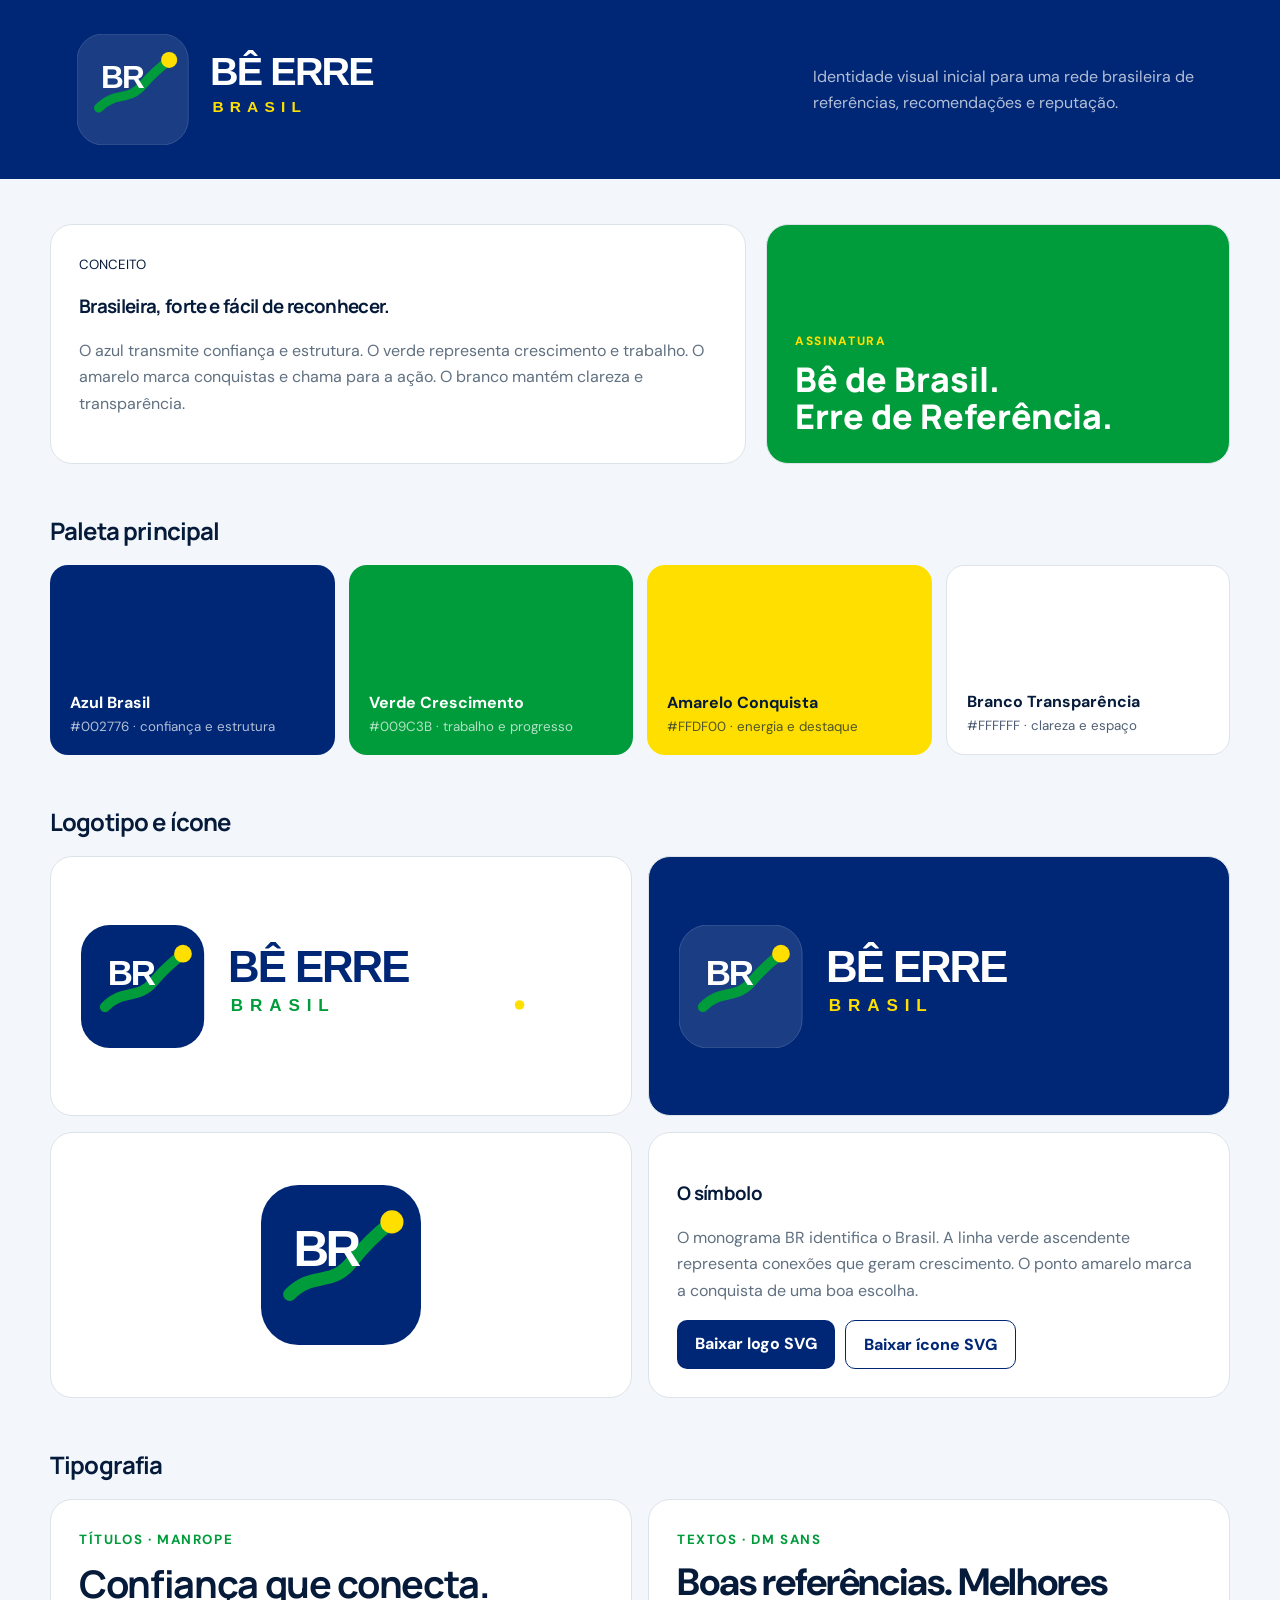
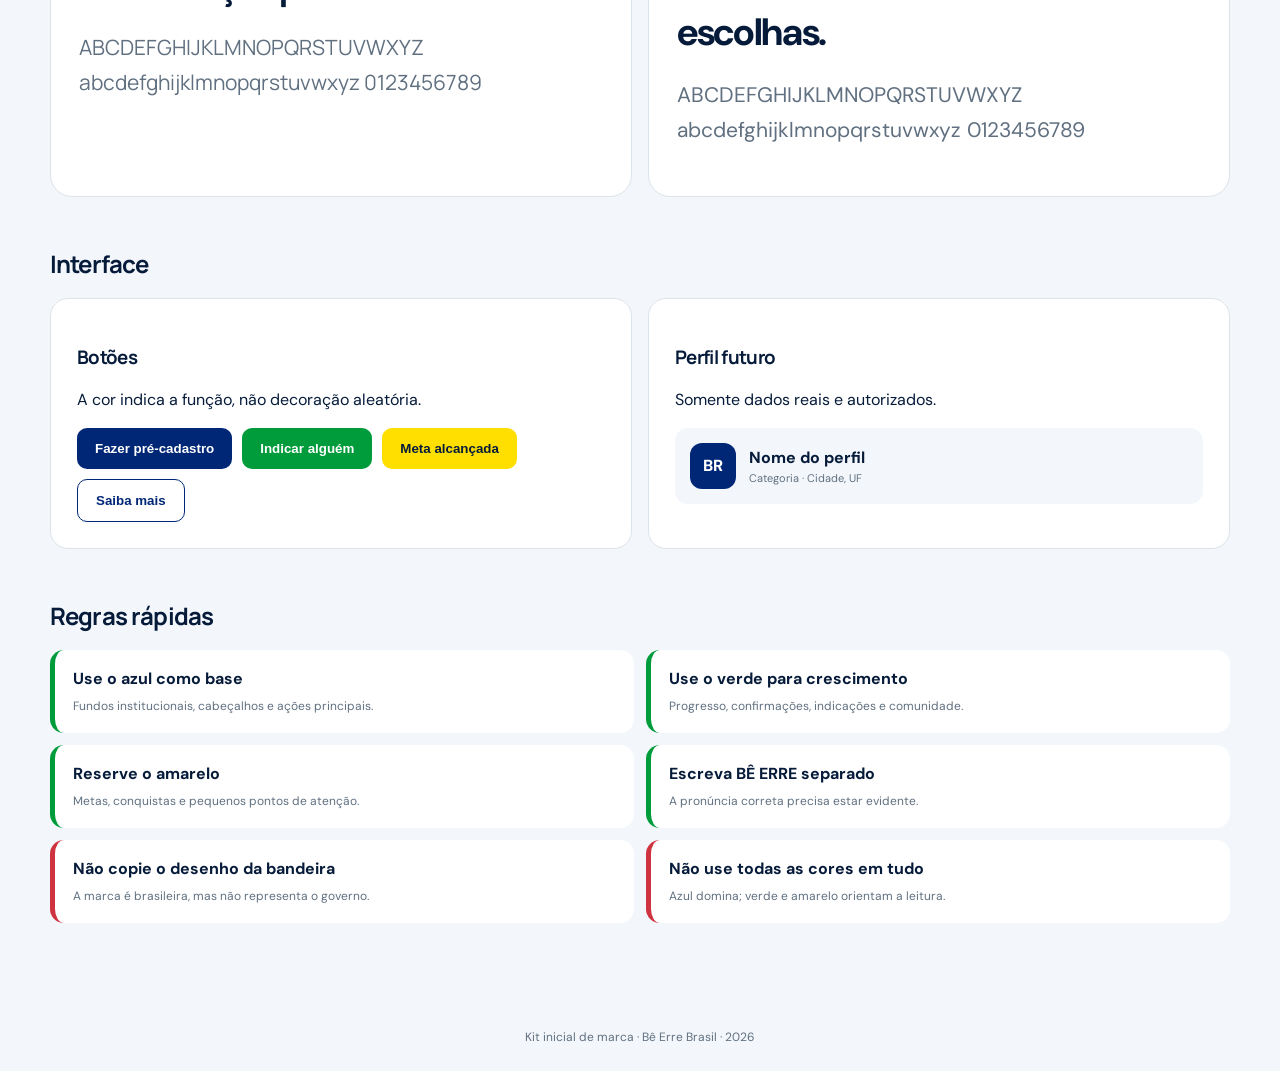
==== brand-kit/index.html @ e9b279e3 "Publish Brazil-inspired brand kit" ====
<!doctype html>
<html lang="pt-BR">
<head>
  <meta charset="utf-8">
  <meta name="viewport" content="width=device-width,initial-scale=1">
  <title>Kit de marca — Bê Erre Brasil</title>
  <link rel="preconnect" href="https://fonts.googleapis.com">
  <link rel="preconnect" href="https://fonts.gstatic.com" crossorigin>
  <link href="https://fonts.googleapis.com/css2?family=DM+Sans:wght@400;500;600;700&family=Manrope:wght@600;700;800&display=swap" rel="stylesheet">
  <style>
    :root{--blue:#002776;--green:#009c3b;--yellow:#ffdf00;--navy:#061b3a;--white:#fff;--ice:#f3f7fb;--mist:#e8f5ed;--sun:#fff7c7;--gray:#607080;--line:#dce3e9}*{box-sizing:border-box}body{margin:0;background:var(--ice);color:var(--navy);font-family:"DM Sans",sans-serif}h1,h2,h3{font-family:Manrope,sans-serif;letter-spacing:-.035em}.top{padding:34px clamp(22px,6vw,82px);background:var(--blue);color:white;display:flex;align-items:center;justify-content:space-between;gap:30px}.top img{width:min(470px,55vw);height:auto}.top p{max-width:390px;color:rgba(255,255,255,.7);line-height:1.6}.wrap{width:min(1180px,calc(100% - 36px));margin:45px auto 80px}.intro{display:grid;grid-template-columns:1.2fr .8fr;gap:20px;margin-bottom:24px}.card{background:white;border:1px solid var(--line);border-radius:22px;padding:28px}.card h2{margin:0 0 12px;font-size:26px}.card p{color:var(--gray);line-height:1.65}.statement{background:var(--green);color:white;display:flex;flex-direction:column;justify-content:flex-end;min-height:240px}.statement span{color:var(--yellow);font-size:12px;font-weight:800;letter-spacing:.14em}.statement strong{font:800 34px/1.1 Manrope;margin-top:12px}.palette{display:grid;grid-template-columns:repeat(4,1fr);gap:14px}.swatch{min-height:190px;border-radius:18px;padding:20px;display:flex;flex-direction:column;justify-content:flex-end}.swatch strong,.swatch small{display:block}.swatch small{margin-top:5px;opacity:.7}.blue{background:var(--blue);color:white}.green{background:var(--green);color:white}.yellow{background:var(--yellow);color:var(--navy)}.white{background:white;color:var(--navy);border:1px solid var(--line)}.section-title{margin:50px 0 18px}.logo-grid{display:grid;grid-template-columns:1fr 1fr;gap:16px}.logo-panel{min-height:260px;border-radius:22px;padding:30px;display:grid;place-items:center;background:white;border:1px solid var(--line)}.logo-panel.dark{background:var(--blue)}.logo-panel img{max-width:100%;height:auto}.logo-panel .app{width:160px}.type-grid,.ui-grid{display:grid;grid-template-columns:1fr 1fr;gap:16px}.type-sample h3{font-size:38px;margin:8px 0}.type-sample small{font-weight:700;color:var(--green);letter-spacing:.12em}.alphabet{font-size:21px;line-height:1.6;word-break:break-all}.ui-card{border-radius:18px;padding:26px;background:white;border:1px solid var(--line)}.buttons{display:flex;gap:10px;flex-wrap:wrap;margin-top:18px}.button{border:0;border-radius:10px;padding:13px 18px;font-weight:800}.primary{background:var(--blue);color:white}.growth{background:var(--green);color:white}.accent{background:var(--yellow);color:var(--navy)}.outline{border:1px solid var(--blue);background:white;color:var(--blue)}.mini-profile{display:flex;align-items:center;gap:13px;padding:15px;border-radius:13px;background:var(--ice);margin-top:18px}.avatar{width:46px;height:46px;border-radius:12px;background:var(--blue);color:white;display:grid;place-items:center;font-weight:800}.mini-profile span{display:block;color:var(--gray);font-size:11px;margin-top:3px}.rules{display:grid;grid-template-columns:1fr 1fr;gap:12px}.rule{padding:18px;border-radius:14px;background:white;border-left:5px solid var(--green)}.rule.no{border-color:#cf3340}.rule strong{display:block;margin-bottom:5px}.rule span{font-size:12px;color:var(--gray)}.downloads{display:flex;gap:10px;flex-wrap:wrap}.downloads a{text-decoration:none}.footer{padding:26px;text-align:center;color:var(--gray);font-size:12px}@media(max-width:760px){.top{display:block}.top img{width:100%;margin-bottom:20px}.intro,.logo-grid,.type-grid,.ui-grid,.rules{grid-template-columns:1fr}.palette{grid-template-columns:1fr 1fr}.swatch{min-height:140px}.statement{min-height:210px}}
  </style>
</head>
<body>
  <header class="top">
    <img src="assets/logo-white.svg" alt="Bê Erre Brasil">
    <p>Identidade visual inicial para uma rede brasileira de referências, recomendações e reputação.</p>
  </header>
  <main class="wrap">
    <section class="intro">
      <article class="card"><small>CONCEITO</small><h1>Brasileira, forte e fácil de reconhecer.</h1><p>O azul transmite confiança e estrutura. O verde representa crescimento e trabalho. O amarelo marca conquistas e chama para a ação. O branco mantém clareza e transparência.</p></article>
      <article class="card statement"><span>ASSINATURA</span><strong>Bê de Brasil.<br>Erre de Referência.</strong></article>
    </section>

    <h2 class="section-title">Paleta principal</h2>
    <section class="palette">
      <article class="swatch blue"><strong>Azul Brasil</strong><small>#002776 · confiança e estrutura</small></article>
      <article class="swatch green"><strong>Verde Crescimento</strong><small>#009C3B · trabalho e progresso</small></article>
      <article class="swatch yellow"><strong>Amarelo Conquista</strong><small>#FFDF00 · energia e destaque</small></article>
      <article class="swatch white"><strong>Branco Transparência</strong><small>#FFFFFF · clareza e espaço</small></article>
    </section>

    <h2 class="section-title">Logotipo e ícone</h2>
    <section class="logo-grid">
      <article class="logo-panel"><img src="assets/logo-horizontal.svg" alt="Logo colorido Bê Erre Brasil"></article>
      <article class="logo-panel dark"><img src="assets/logo-white.svg" alt="Logo branco Bê Erre Brasil"></article>
      <article class="logo-panel"><img class="app" src="assets/app-icon.svg" alt="Ícone do aplicativo Bê Erre Brasil"></article>
      <article class="card"><h3>O símbolo</h3><p>O monograma BR identifica o Brasil. A linha verde ascendente representa conexões que geram crescimento. O ponto amarelo marca a conquista de uma boa escolha.</p><div class="downloads"><a class="button primary" href="assets/logo-horizontal.svg" download>Baixar logo SVG</a><a class="button outline" href="assets/app-icon.svg" download>Baixar ícone SVG</a></div></article>
    </section>

    <h2 class="section-title">Tipografia</h2>
    <section class="type-grid">
      <article class="card type-sample"><small>TÍTULOS · MANROPE</small><h3>Confiança que conecta.</h3><p class="alphabet" style="font-family:Manrope">ABCDEFGHIJKLMNOPQRSTUVWXYZ<br>abcdefghijklmnopqrstuvwxyz 0123456789</p></article>
      <article class="card type-sample"><small>TEXTOS · DM SANS</small><h3 style="font-family:'DM Sans'">Boas referências. Melhores escolhas.</h3><p class="alphabet">ABCDEFGHIJKLMNOPQRSTUVWXYZ<br>abcdefghijklmnopqrstuvwxyz 0123456789</p></article>
    </section>

    <h2 class="section-title">Interface</h2>
    <section class="ui-grid">
      <article class="ui-card"><h3>Botões</h3><p>A cor indica a função, não decoração aleatória.</p><div class="buttons"><button class="button primary">Fazer pré-cadastro</button><button class="button growth">Indicar alguém</button><button class="button accent">Meta alcançada</button><button class="button outline">Saiba mais</button></div></article>
      <article class="ui-card"><h3>Perfil futuro</h3><p>Somente dados reais e autorizados.</p><div class="mini-profile"><div class="avatar">BR</div><div><strong>Nome do perfil</strong><span>Categoria · Cidade, UF</span></div></div></article>
    </section>

    <h2 class="section-title">Regras rápidas</h2>
    <section class="rules">
      <article class="rule"><strong>Use o azul como base</strong><span>Fundos institucionais, cabeçalhos e ações principais.</span></article>
      <article class="rule"><strong>Use o verde para crescimento</strong><span>Progresso, confirmações, indicações e comunidade.</span></article>
      <article class="rule"><strong>Reserve o amarelo</strong><span>Metas, conquistas e pequenos pontos de atenção.</span></article>
      <article class="rule"><strong>Escreva BÊ ERRE separado</strong><span>A pronúncia correta precisa estar evidente.</span></article>
      <article class="rule no"><strong>Não copie o desenho da bandeira</strong><span>A marca é brasileira, mas não representa o governo.</span></article>
      <article class="rule no"><strong>Não use todas as cores em tudo</strong><span>Azul domina; verde e amarelo orientam a leitura.</span></article>
    </section>
  </main>
  <footer class="footer">Kit inicial de marca · Bê Erre Brasil · 2026</footer>
</body>
</html>
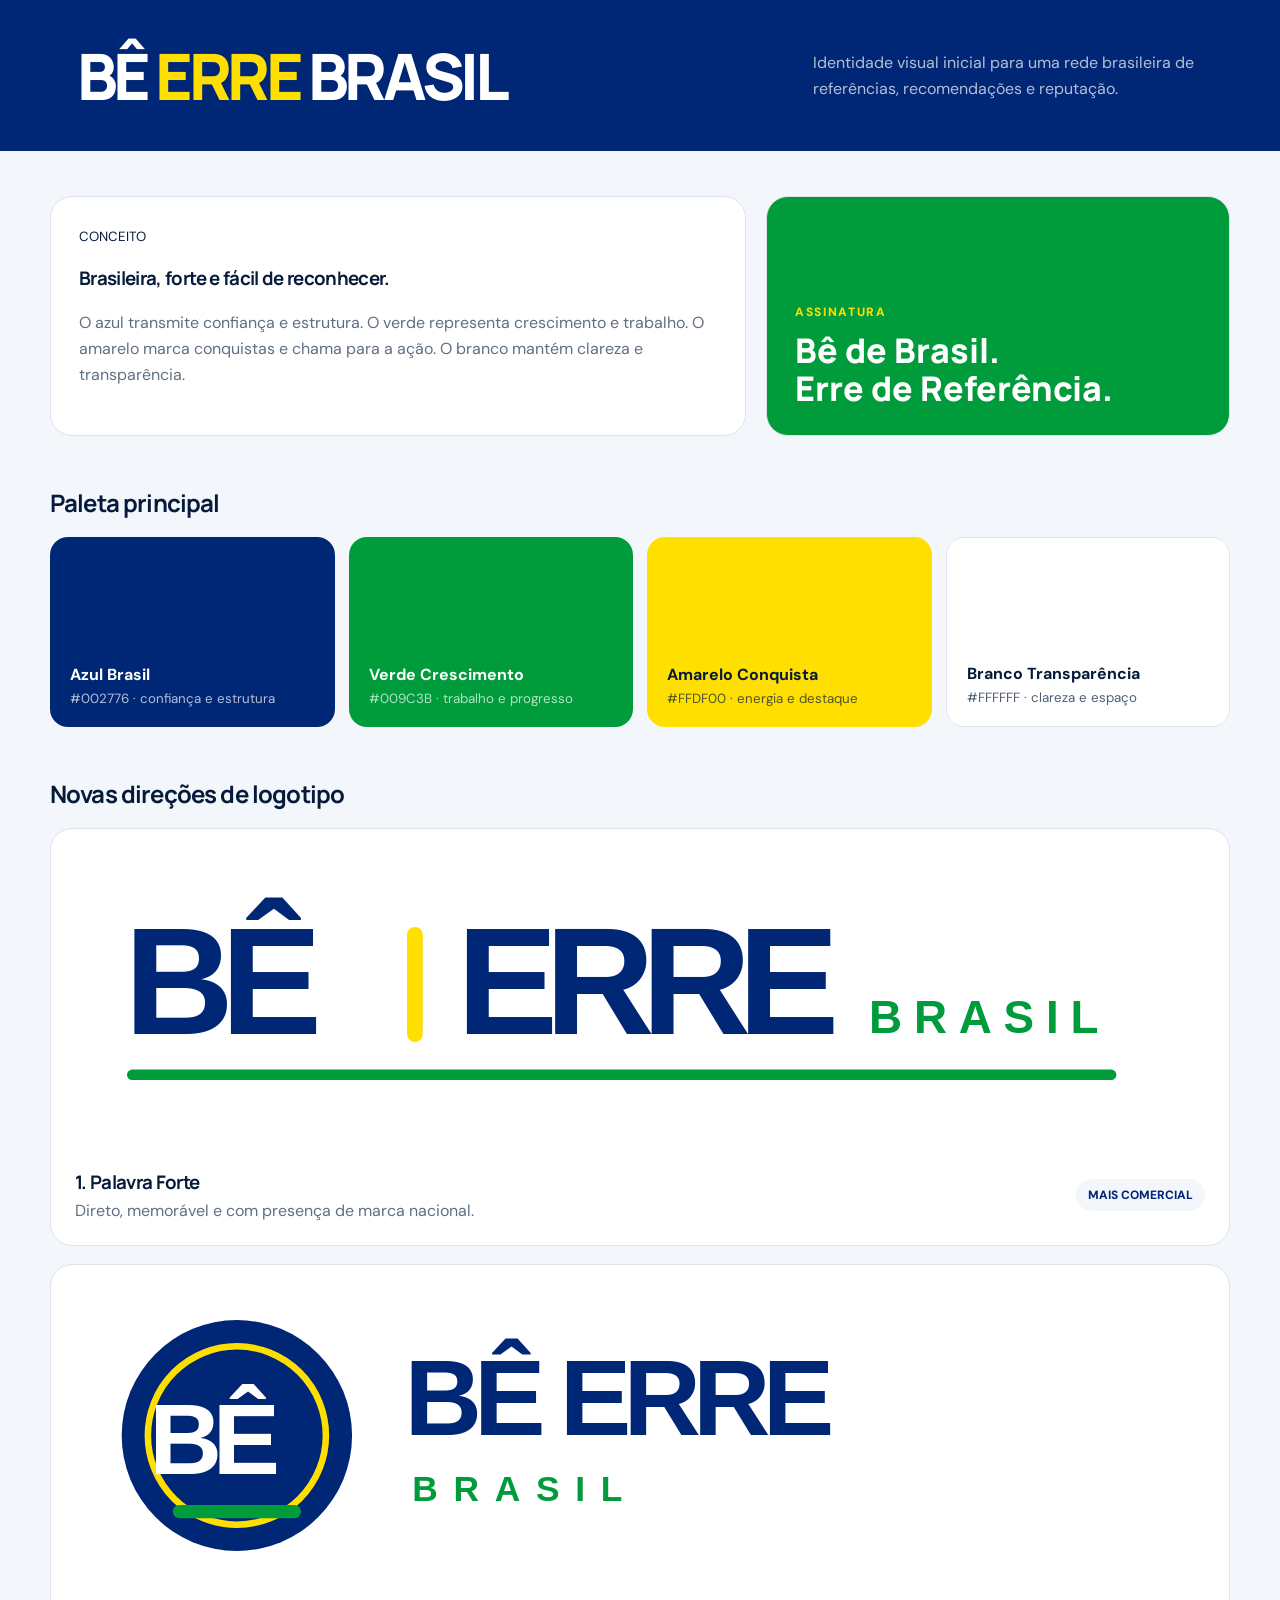
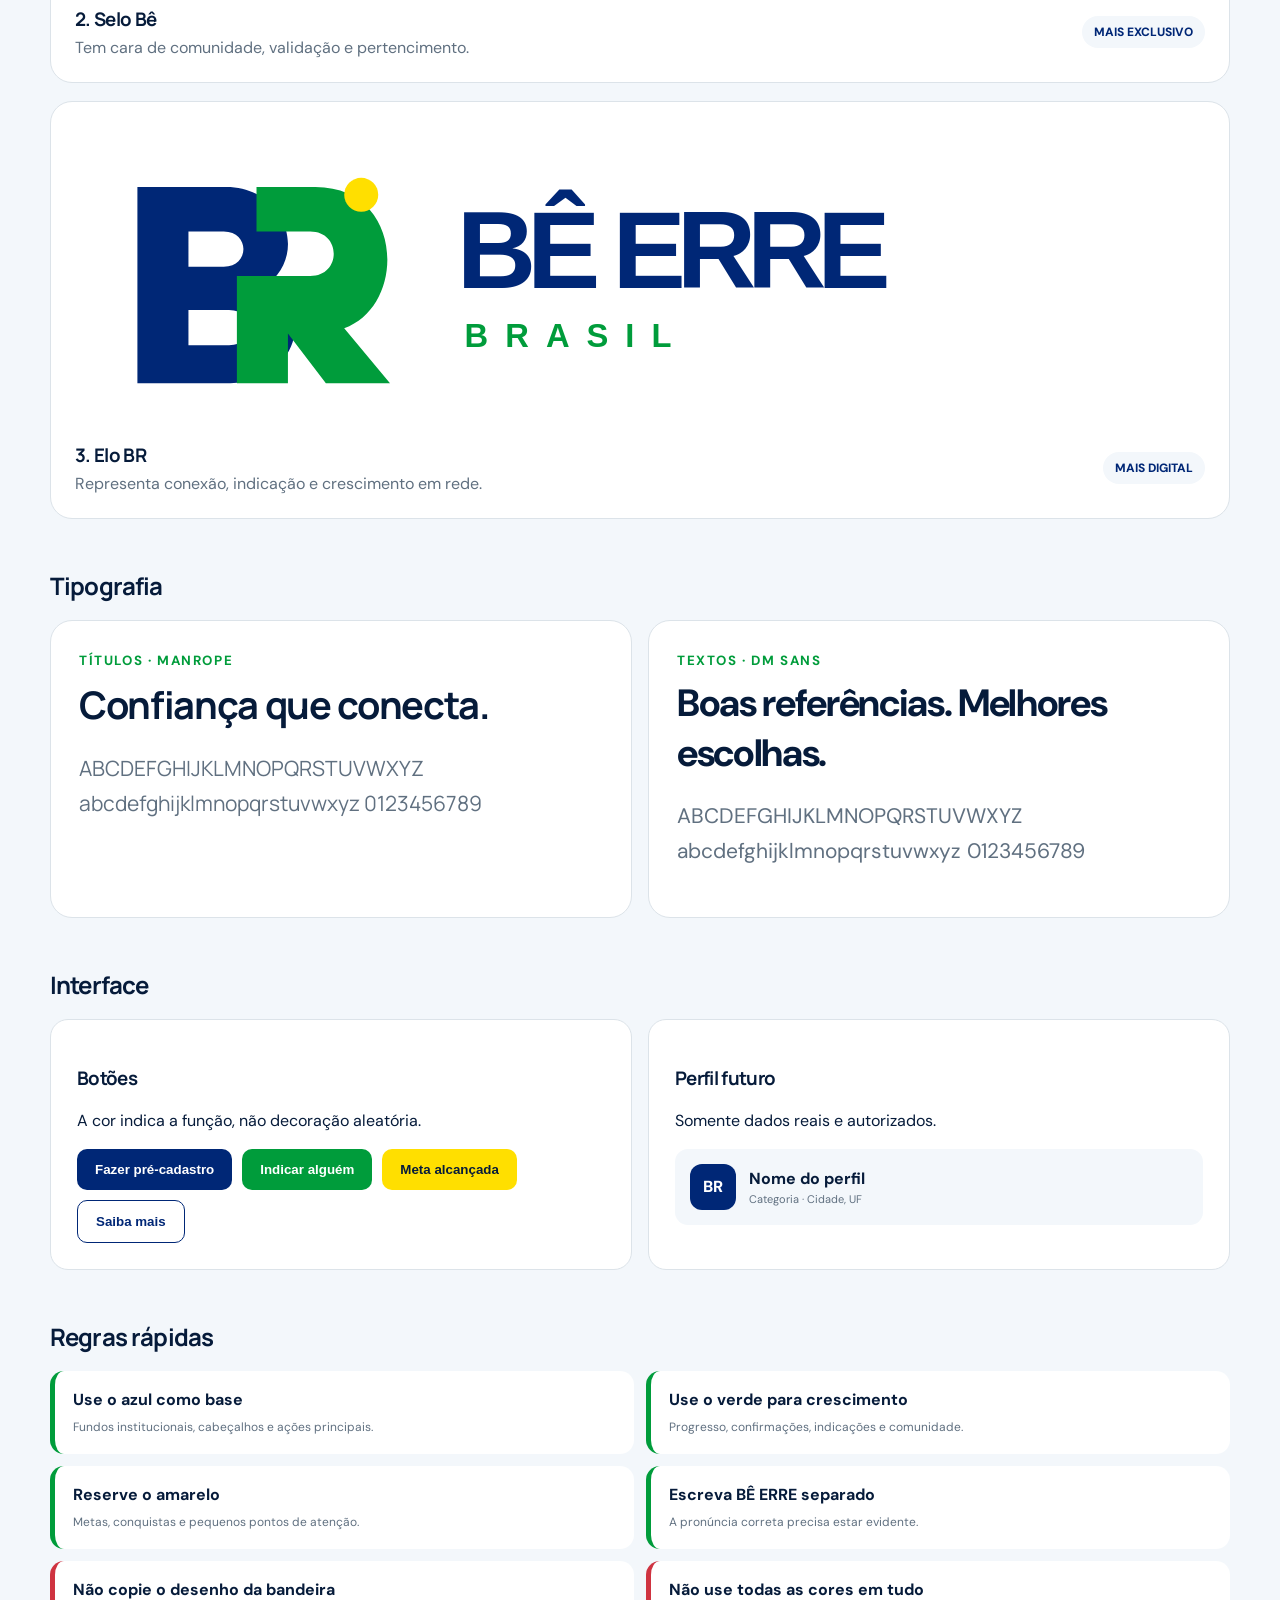
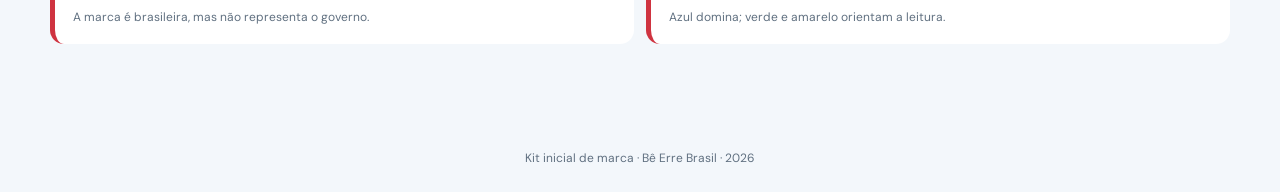
==== commit 0eda5813: "Publish new logo directions" ====
--- a/brand-kit/index.html
+++ b/brand-kit/index.html
@@ -8,12 +8,12 @@
   <link rel="preconnect" href="https://fonts.gstatic.com" crossorigin>
   <link href="https://fonts.googleapis.com/css2?family=DM+Sans:wght@400;500;600;700&family=Manrope:wght@600;700;800&display=swap" rel="stylesheet">
   <style>
-    :root{--blue:#002776;--green:#009c3b;--yellow:#ffdf00;--navy:#061b3a;--white:#fff;--ice:#f3f7fb;--mist:#e8f5ed;--sun:#fff7c7;--gray:#607080;--line:#dce3e9}*{box-sizing:border-box}body{margin:0;background:var(--ice);color:var(--navy);font-family:"DM Sans",sans-serif}h1,h2,h3{font-family:Manrope,sans-serif;letter-spacing:-.035em}.top{padding:34px clamp(22px,6vw,82px);background:var(--blue);color:white;display:flex;align-items:center;justify-content:space-between;gap:30px}.top img{width:min(470px,55vw);height:auto}.top p{max-width:390px;color:rgba(255,255,255,.7);line-height:1.6}.wrap{width:min(1180px,calc(100% - 36px));margin:45px auto 80px}.intro{display:grid;grid-template-columns:1.2fr .8fr;gap:20px;margin-bottom:24px}.card{background:white;border:1px solid var(--line);border-radius:22px;padding:28px}.card h2{margin:0 0 12px;font-size:26px}.card p{color:var(--gray);line-height:1.65}.statement{background:var(--green);color:white;display:flex;flex-direction:column;justify-content:flex-end;min-height:240px}.statement span{color:var(--yellow);font-size:12px;font-weight:800;letter-spacing:.14em}.statement strong{font:800 34px/1.1 Manrope;margin-top:12px}.palette{display:grid;grid-template-columns:repeat(4,1fr);gap:14px}.swatch{min-height:190px;border-radius:18px;padding:20px;display:flex;flex-direction:column;justify-content:flex-end}.swatch strong,.swatch small{display:block}.swatch small{margin-top:5px;opacity:.7}.blue{background:var(--blue);color:white}.green{background:var(--green);color:white}.yellow{background:var(--yellow);color:var(--navy)}.white{background:white;color:var(--navy);border:1px solid var(--line)}.section-title{margin:50px 0 18px}.logo-grid{display:grid;grid-template-columns:1fr 1fr;gap:16px}.logo-panel{min-height:260px;border-radius:22px;padding:30px;display:grid;place-items:center;background:white;border:1px solid var(--line)}.logo-panel.dark{background:var(--blue)}.logo-panel img{max-width:100%;height:auto}.logo-panel .app{width:160px}.type-grid,.ui-grid{display:grid;grid-template-columns:1fr 1fr;gap:16px}.type-sample h3{font-size:38px;margin:8px 0}.type-sample small{font-weight:700;color:var(--green);letter-spacing:.12em}.alphabet{font-size:21px;line-height:1.6;word-break:break-all}.ui-card{border-radius:18px;padding:26px;background:white;border:1px solid var(--line)}.buttons{display:flex;gap:10px;flex-wrap:wrap;margin-top:18px}.button{border:0;border-radius:10px;padding:13px 18px;font-weight:800}.primary{background:var(--blue);color:white}.growth{background:var(--green);color:white}.accent{background:var(--yellow);color:var(--navy)}.outline{border:1px solid var(--blue);background:white;color:var(--blue)}.mini-profile{display:flex;align-items:center;gap:13px;padding:15px;border-radius:13px;background:var(--ice);margin-top:18px}.avatar{width:46px;height:46px;border-radius:12px;background:var(--blue);color:white;display:grid;place-items:center;font-weight:800}.mini-profile span{display:block;color:var(--gray);font-size:11px;margin-top:3px}.rules{display:grid;grid-template-columns:1fr 1fr;gap:12px}.rule{padding:18px;border-radius:14px;background:white;border-left:5px solid var(--green)}.rule.no{border-color:#cf3340}.rule strong{display:block;margin-bottom:5px}.rule span{font-size:12px;color:var(--gray)}.downloads{display:flex;gap:10px;flex-wrap:wrap}.downloads a{text-decoration:none}.footer{padding:26px;text-align:center;color:var(--gray);font-size:12px}@media(max-width:760px){.top{display:block}.top img{width:100%;margin-bottom:20px}.intro,.logo-grid,.type-grid,.ui-grid,.rules{grid-template-columns:1fr}.palette{grid-template-columns:1fr 1fr}.swatch{min-height:140px}.statement{min-height:210px}}
+    :root{--blue:#002776;--green:#009c3b;--yellow:#ffdf00;--navy:#061b3a;--white:#fff;--ice:#f3f7fb;--mist:#e8f5ed;--sun:#fff7c7;--gray:#607080;--line:#dce3e9}*{box-sizing:border-box}body{margin:0;background:var(--ice);color:var(--navy);font-family:"DM Sans",sans-serif}h1,h2,h3{font-family:Manrope,sans-serif;letter-spacing:-.035em}.top{padding:34px clamp(22px,6vw,82px);background:var(--blue);color:white;display:flex;align-items:center;justify-content:space-between;gap:30px}.wordmark{font:800 clamp(34px,5vw,66px)/1 Manrope;letter-spacing:-.07em}.wordmark span{color:var(--yellow)}.top p{max-width:390px;color:rgba(255,255,255,.7);line-height:1.6}.wrap{width:min(1180px,calc(100% - 36px));margin:45px auto 80px}.intro{display:grid;grid-template-columns:1.2fr .8fr;gap:20px;margin-bottom:24px}.card{background:white;border:1px solid var(--line);border-radius:22px;padding:28px}.card h2{margin:0 0 12px;font-size:26px}.card p{color:var(--gray);line-height:1.65}.statement{background:var(--green);color:white;display:flex;flex-direction:column;justify-content:flex-end;min-height:240px}.statement span{color:var(--yellow);font-size:12px;font-weight:800;letter-spacing:.14em}.statement strong{font:800 34px/1.1 Manrope;margin-top:12px}.palette{display:grid;grid-template-columns:repeat(4,1fr);gap:14px}.swatch{min-height:190px;border-radius:18px;padding:20px;display:flex;flex-direction:column;justify-content:flex-end}.swatch strong,.swatch small{display:block}.swatch small{margin-top:5px;opacity:.7}.blue{background:var(--blue);color:white}.green{background:var(--green);color:white}.yellow{background:var(--yellow);color:var(--navy)}.white{background:white;color:var(--navy);border:1px solid var(--line)}.section-title{margin:50px 0 18px}.options{display:grid;gap:18px}.option{background:white;border:1px solid var(--line);border-radius:22px;overflow:hidden}.option img{display:block;width:100%;height:auto}.option-copy{padding:0 24px 24px;display:flex;align-items:center;justify-content:space-between;gap:16px}.option-copy h3{margin:0 0 5px}.option-copy p{margin:0;color:var(--gray)}.tag{white-space:nowrap;background:var(--ice);padding:8px 12px;border-radius:99px;color:var(--blue);font-weight:800;font-size:12px}.type-grid,.ui-grid{display:grid;grid-template-columns:1fr 1fr;gap:16px}.type-sample h3{font-size:38px;margin:8px 0}.type-sample small{font-weight:700;color:var(--green);letter-spacing:.12em}.alphabet{font-size:21px;line-height:1.6;word-break:break-all}.ui-card{border-radius:18px;padding:26px;background:white;border:1px solid var(--line)}.buttons{display:flex;gap:10px;flex-wrap:wrap;margin-top:18px}.button{border:0;border-radius:10px;padding:13px 18px;font-weight:800}.primary{background:var(--blue);color:white}.growth{background:var(--green);color:white}.accent{background:var(--yellow);color:var(--navy)}.outline{border:1px solid var(--blue);background:white;color:var(--blue)}.mini-profile{display:flex;align-items:center;gap:13px;padding:15px;border-radius:13px;background:var(--ice);margin-top:18px}.avatar{width:46px;height:46px;border-radius:12px;background:var(--blue);color:white;display:grid;place-items:center;font-weight:800}.mini-profile span{display:block;color:var(--gray);font-size:11px;margin-top:3px}.rules{display:grid;grid-template-columns:1fr 1fr;gap:12px}.rule{padding:18px;border-radius:14px;background:white;border-left:5px solid var(--green)}.rule.no{border-color:#cf3340}.rule strong{display:block;margin-bottom:5px}.rule span{font-size:12px;color:var(--gray)}.footer{padding:26px;text-align:center;color:var(--gray);font-size:12px}@media(max-width:760px){.top{display:block}.intro,.type-grid,.ui-grid,.rules{grid-template-columns:1fr}.palette{grid-template-columns:1fr 1fr}.swatch{min-height:140px}.statement{min-height:210px}.option-copy{align-items:flex-start;flex-direction:column}}
   </style>
 </head>
 <body>
   <header class="top">
-    <img src="assets/logo-white.svg" alt="Bê Erre Brasil">
+    <div class="wordmark">BÊ <span>ERRE</span> BRASIL</div>
     <p>Identidade visual inicial para uma rede brasileira de referências, recomendações e reputação.</p>
   </header>
   <main class="wrap">
@@ -30,12 +30,11 @@
       <article class="swatch white"><strong>Branco Transparência</strong><small>#FFFFFF · clareza e espaço</small></article>
     </section>
 
-    <h2 class="section-title">Logotipo e ícone</h2>
-    <section class="logo-grid">
-      <article class="logo-panel"><img src="assets/logo-horizontal.svg" alt="Logo colorido Bê Erre Brasil"></article>
-      <article class="logo-panel dark"><img src="assets/logo-white.svg" alt="Logo branco Bê Erre Brasil"></article>
-      <article class="logo-panel"><img class="app" src="assets/app-icon.svg" alt="Ícone do aplicativo Bê Erre Brasil"></article>
-      <article class="card"><h3>O símbolo</h3><p>O monograma BR identifica o Brasil. A linha verde ascendente representa conexões que geram crescimento. O ponto amarelo marca a conquista de uma boa escolha.</p><div class="downloads"><a class="button primary" href="assets/logo-horizontal.svg" download>Baixar logo SVG</a><a class="button outline" href="assets/app-icon.svg" download>Baixar ícone SVG</a></div></article>
+    <h2 class="section-title">Novas direções de logotipo</h2>
+    <section class="options">
+      <article class="option"><img src="assets/conceito-1-palavra.svg" alt="Conceito 1 Palavra Forte"><div class="option-copy"><div><h3>1. Palavra Forte</h3><p>Direto, memorável e com presença de marca nacional.</p></div><span class="tag">MAIS COMERCIAL</span></div></article>
+      <article class="option"><img src="assets/conceito-2-selo.svg" alt="Conceito 2 Selo Bê"><div class="option-copy"><div><h3>2. Selo Bê</h3><p>Tem cara de comunidade, validação e pertencimento.</p></div><span class="tag">MAIS EXCLUSIVO</span></div></article>
+      <article class="option"><img src="assets/conceito-3-elo.svg" alt="Conceito 3 Elo BR"><div class="option-copy"><div><h3>3. Elo BR</h3><p>Representa conexão, indicação e crescimento em rede.</p></div><span class="tag">MAIS DIGITAL</span></div></article>
     </section>
 
     <h2 class="section-title">Tipografia</h2>
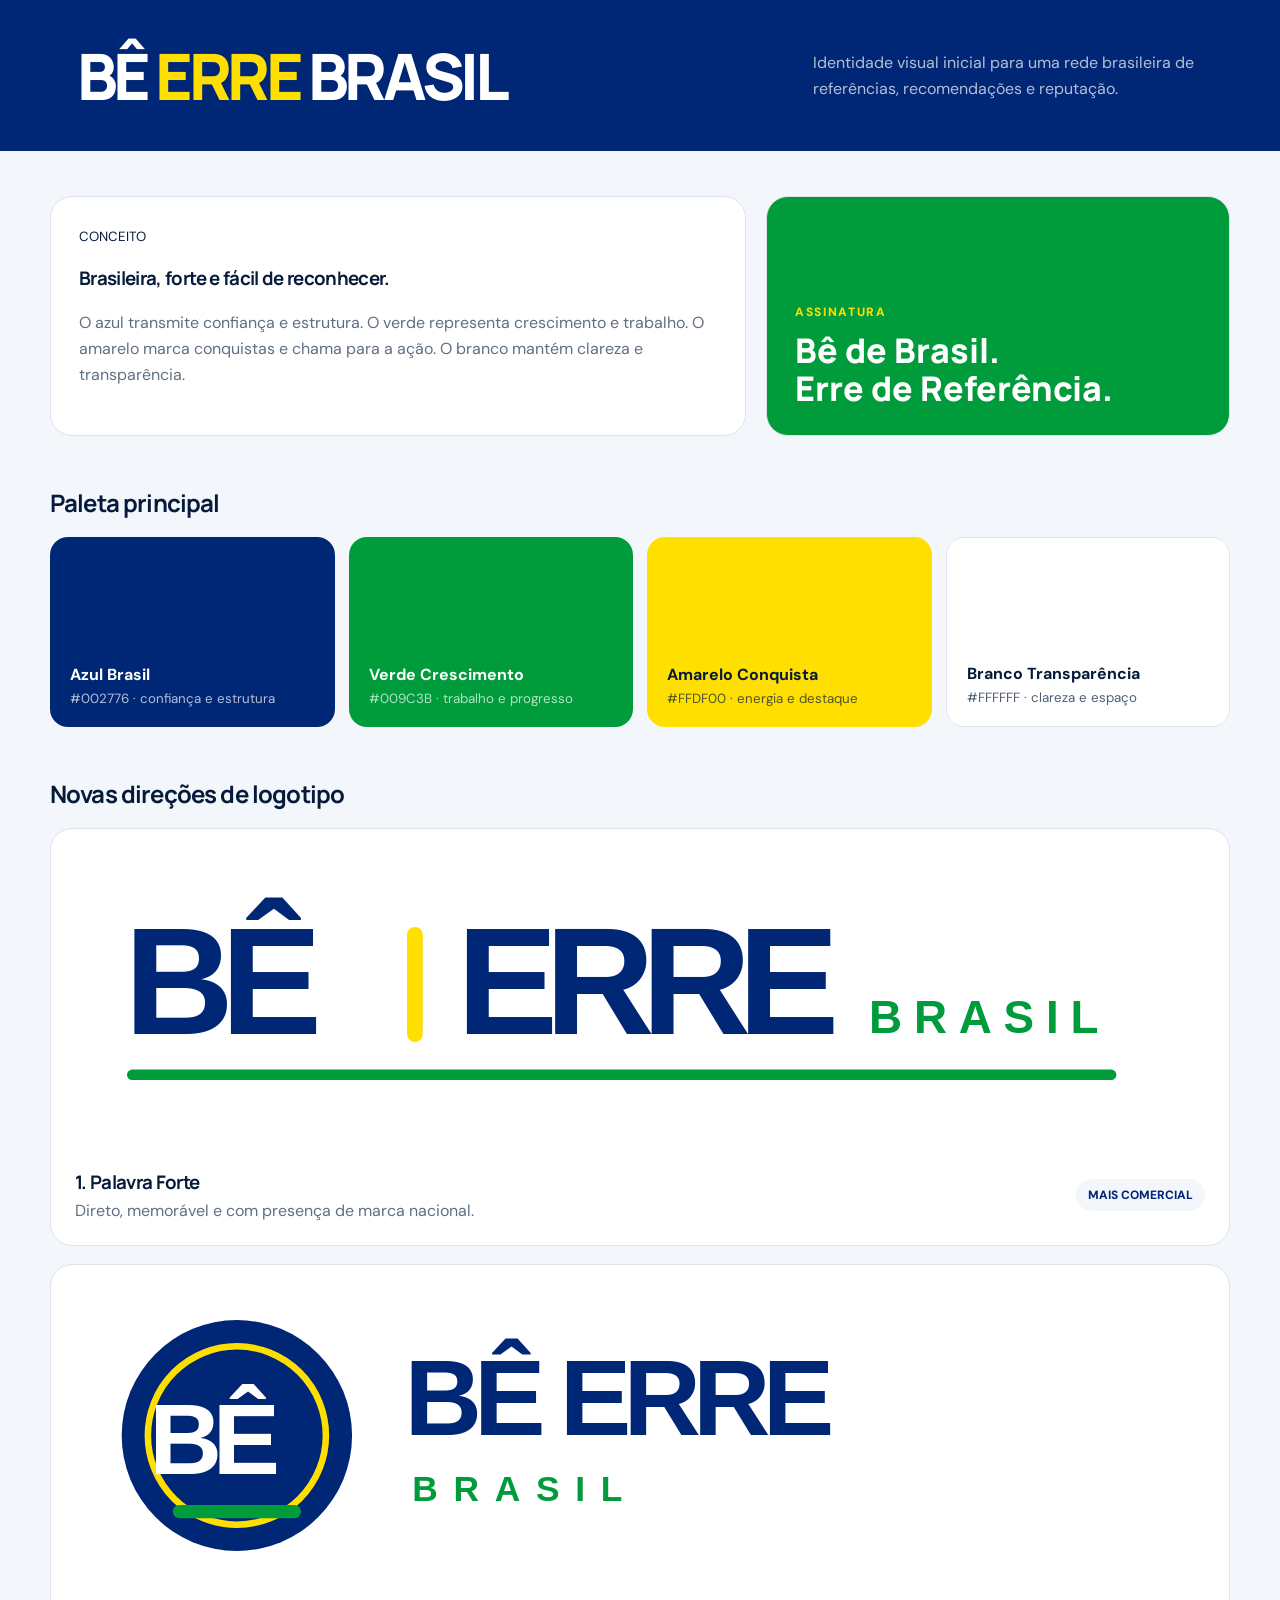
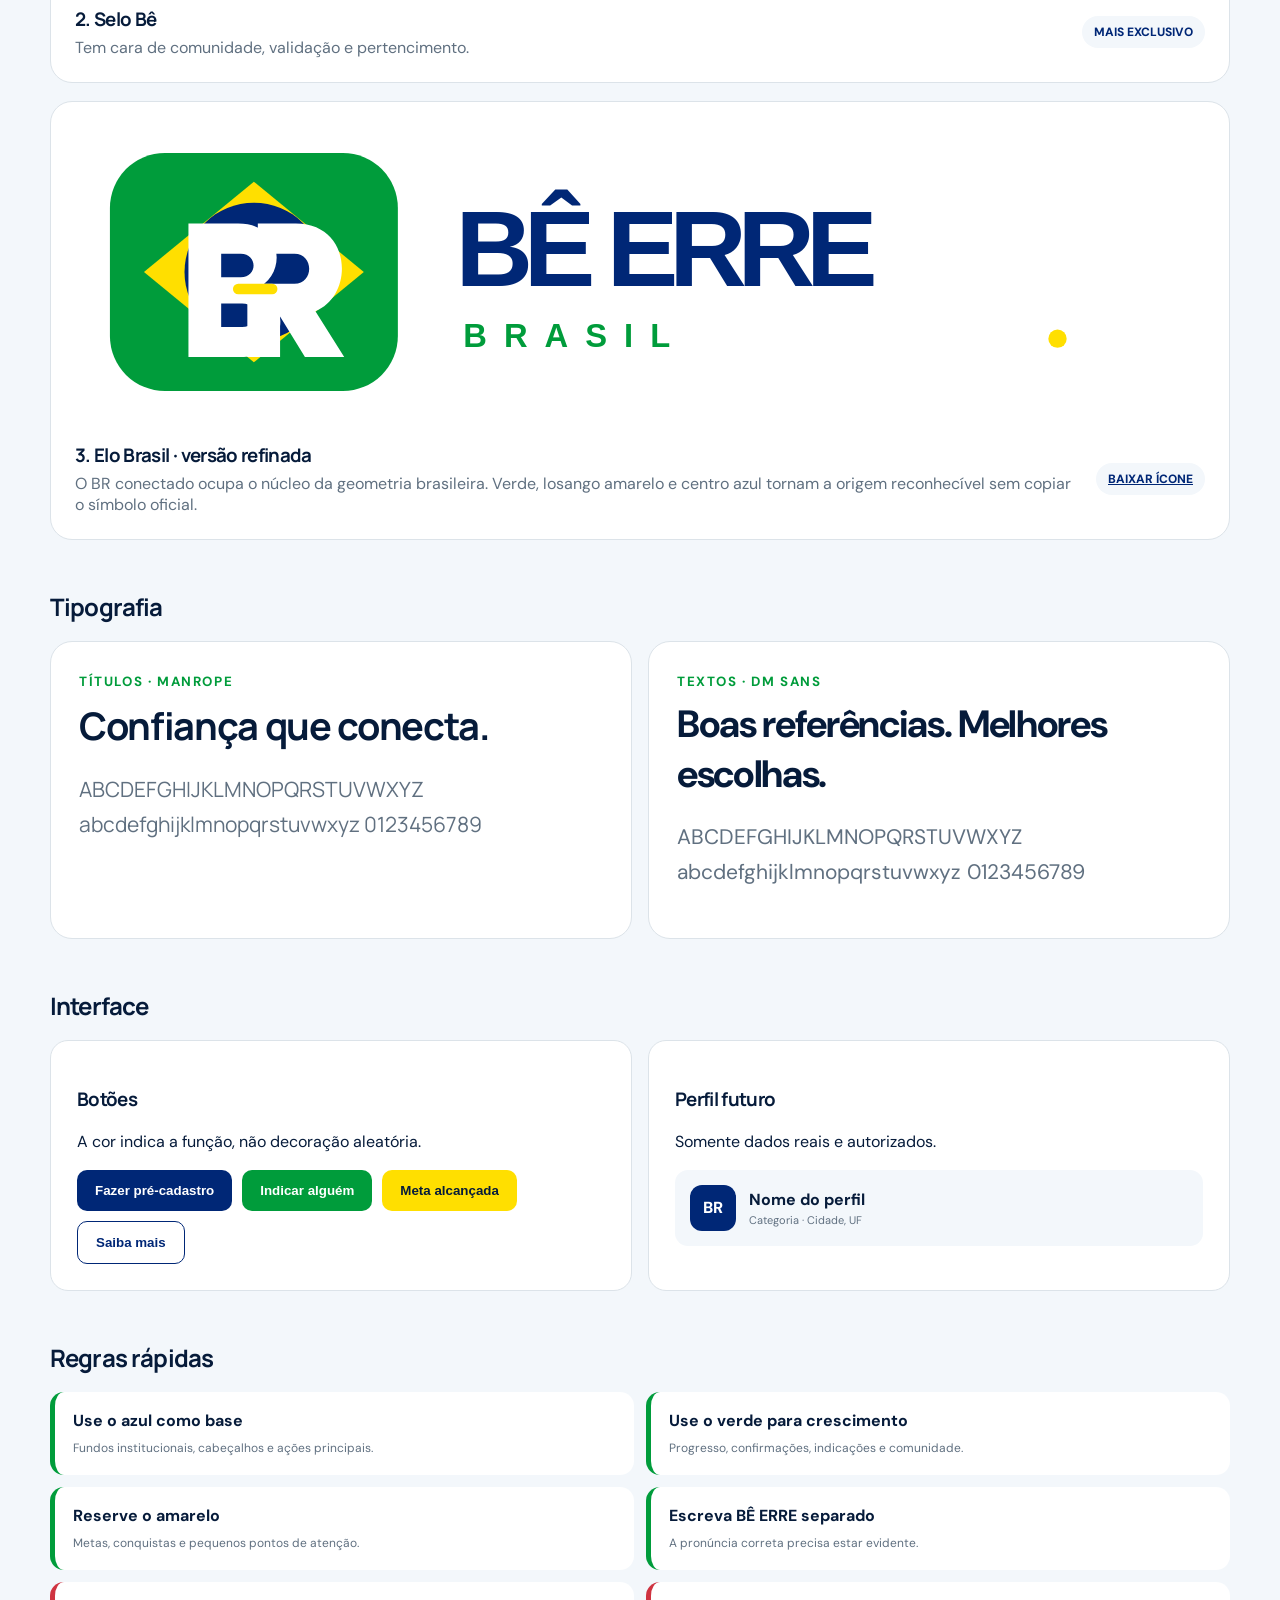
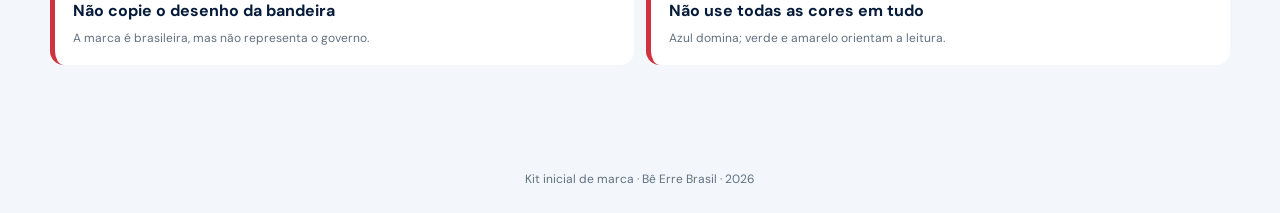
==== commit 664323a2: "Publish refined Elo Brasil logo" ====
--- a/brand-kit/index.html
+++ b/brand-kit/index.html
@@ -34,7 +34,7 @@
     <section class="options">
       <article class="option"><img src="assets/conceito-1-palavra.svg" alt="Conceito 1 Palavra Forte"><div class="option-copy"><div><h3>1. Palavra Forte</h3><p>Direto, memorável e com presença de marca nacional.</p></div><span class="tag">MAIS COMERCIAL</span></div></article>
       <article class="option"><img src="assets/conceito-2-selo.svg" alt="Conceito 2 Selo Bê"><div class="option-copy"><div><h3>2. Selo Bê</h3><p>Tem cara de comunidade, validação e pertencimento.</p></div><span class="tag">MAIS EXCLUSIVO</span></div></article>
-      <article class="option"><img src="assets/conceito-3-elo.svg" alt="Conceito 3 Elo BR"><div class="option-copy"><div><h3>3. Elo BR</h3><p>Representa conexão, indicação e crescimento em rede.</p></div><span class="tag">MAIS DIGITAL</span></div></article>
+      <article class="option"><img src="assets/conceito-3-elo.svg" alt="Conceito 3 Elo Brasil"><div class="option-copy"><div><h3>3. Elo Brasil · versão refinada</h3><p>O BR conectado ocupa o núcleo da geometria brasileira. Verde, losango amarelo e centro azul tornam a origem reconhecível sem copiar o símbolo oficial.</p></div><a class="tag" href="assets/icone-elo-brasil.svg" download>BAIXAR ÍCONE</a></div></article>
     </section>
 
     <h2 class="section-title">Tipografia</h2>
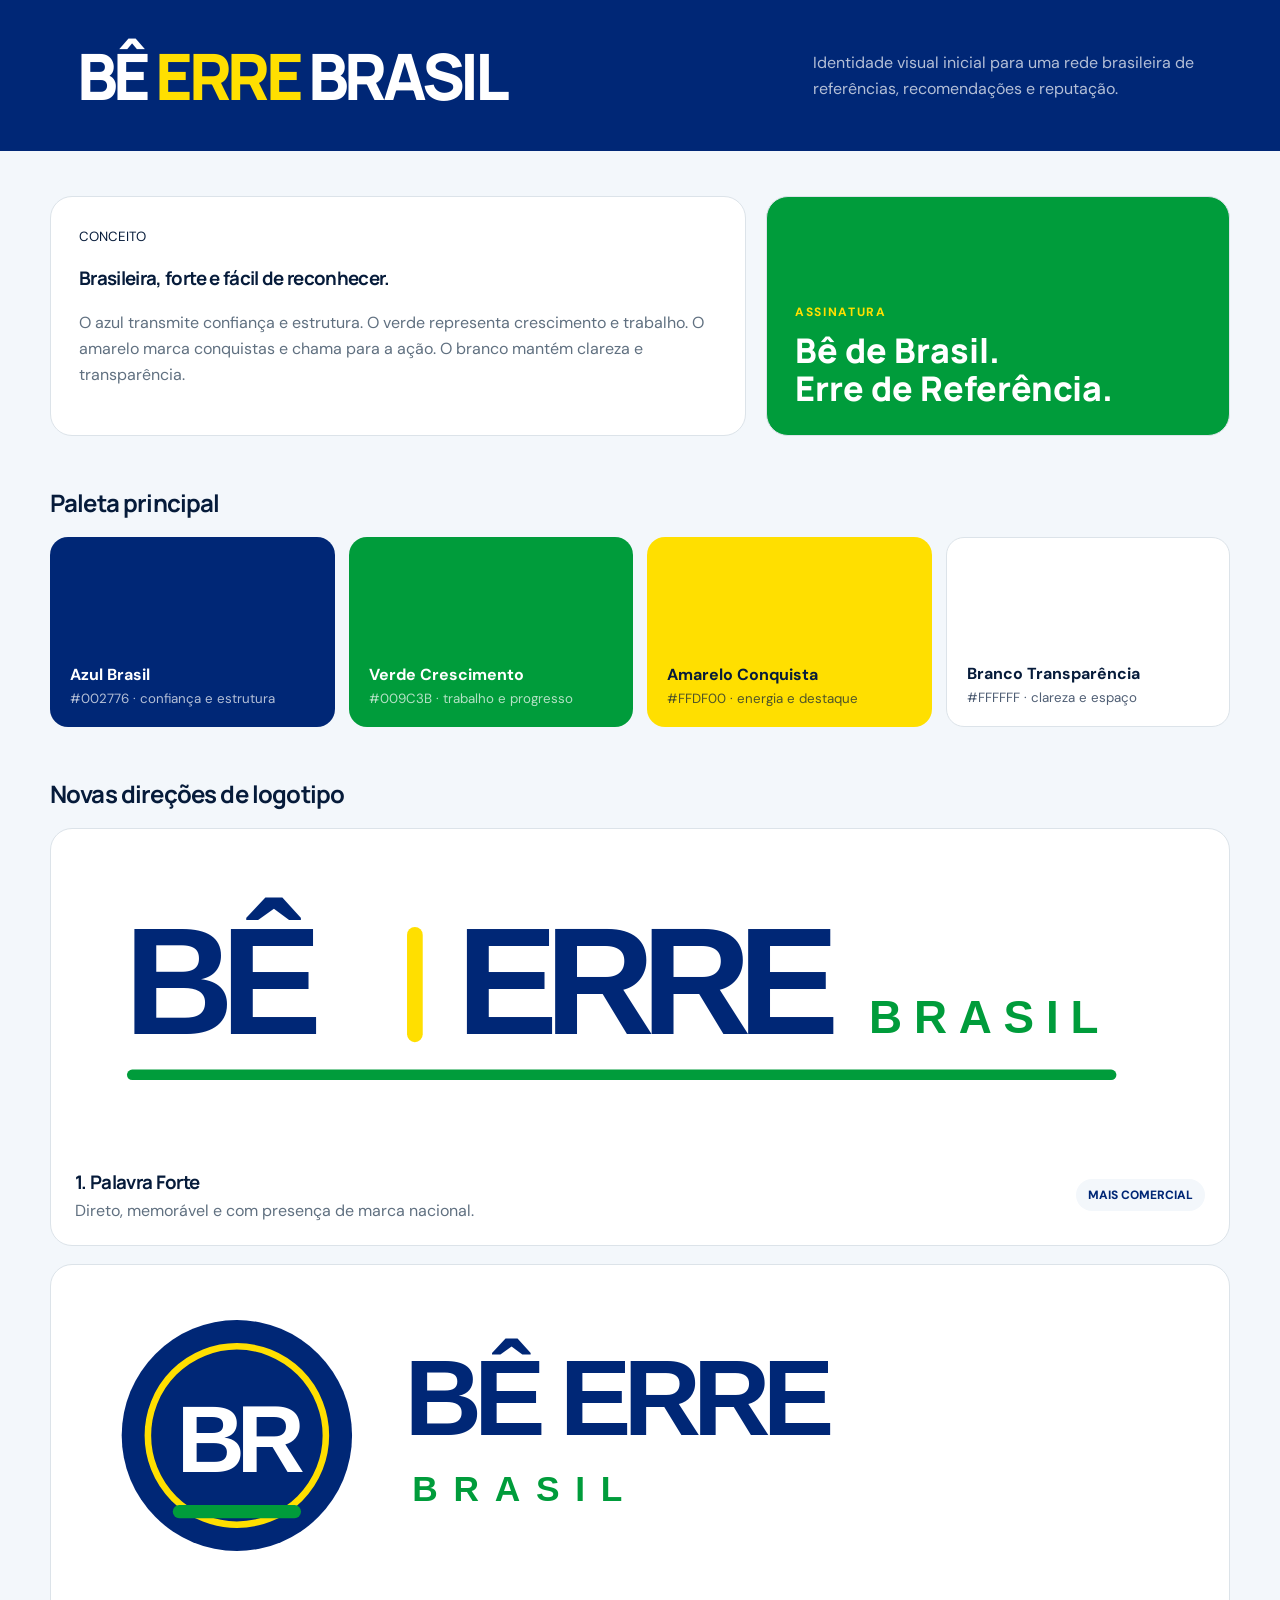
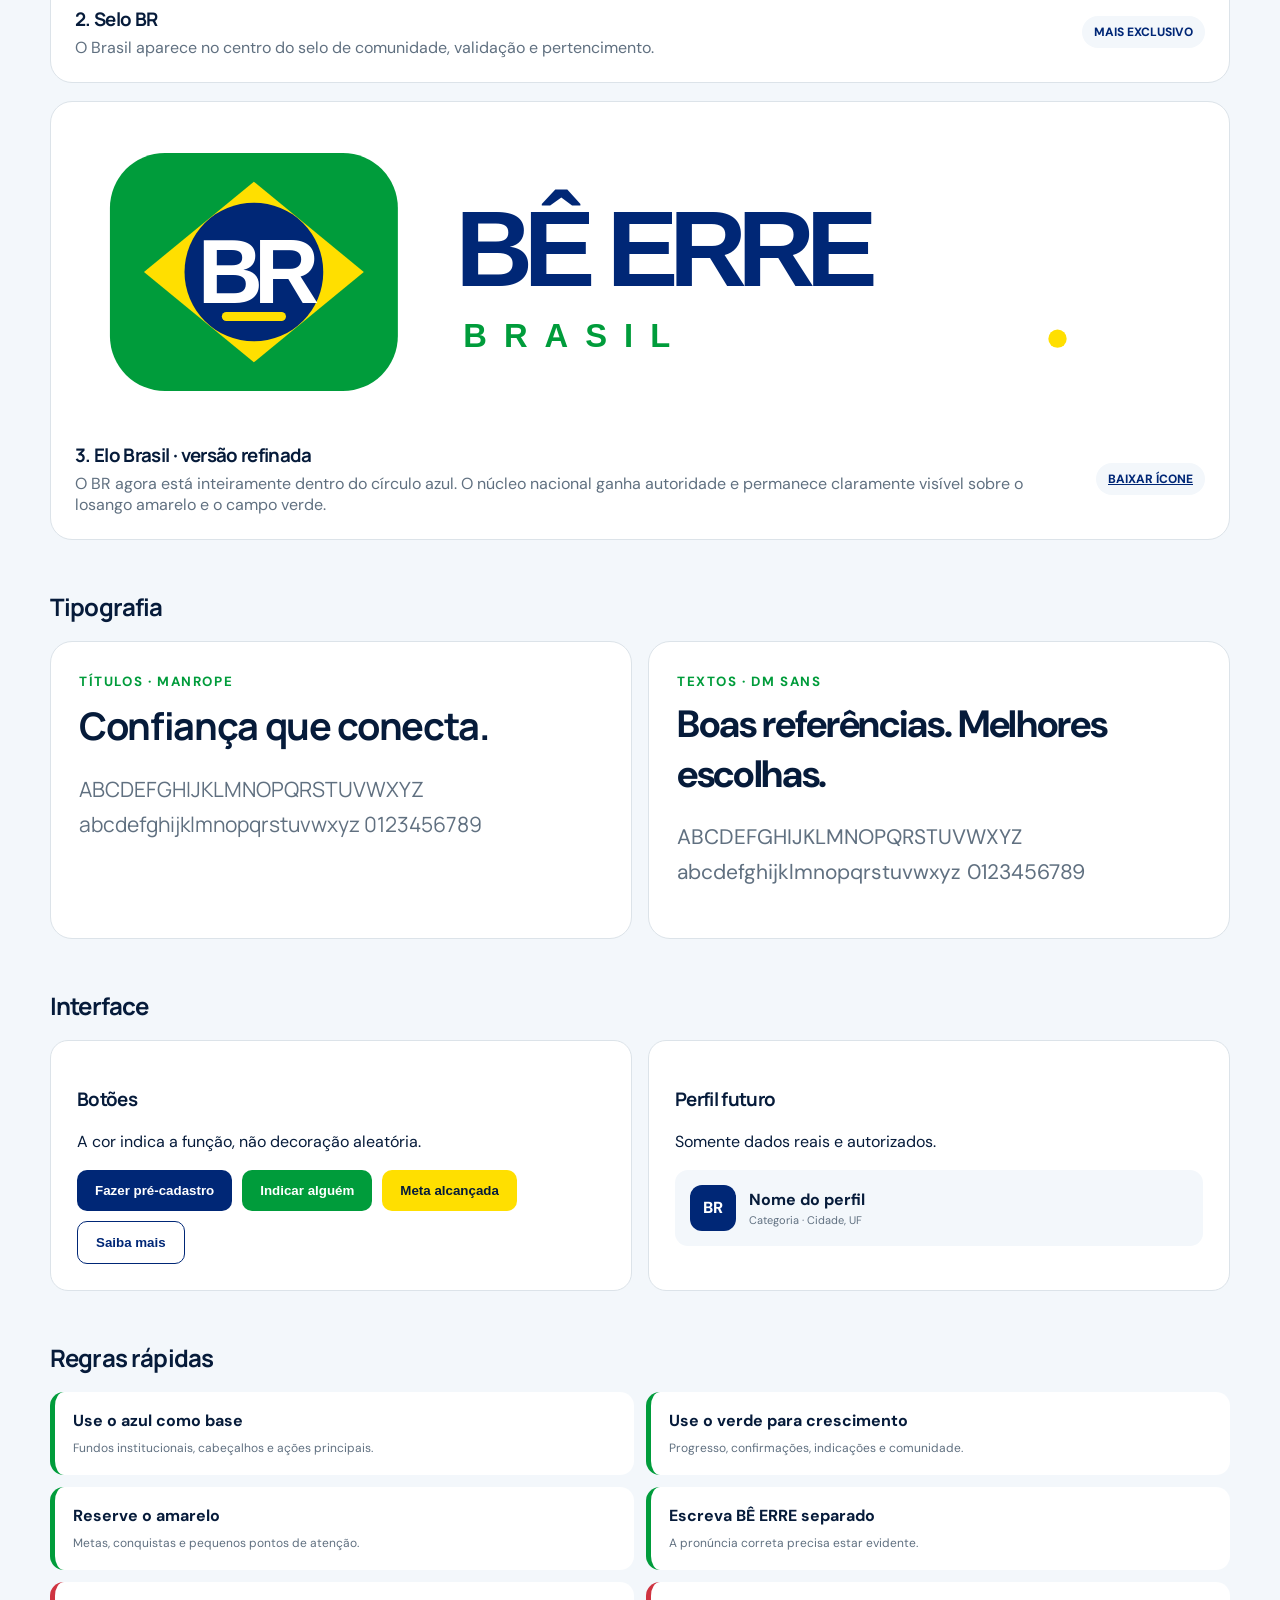
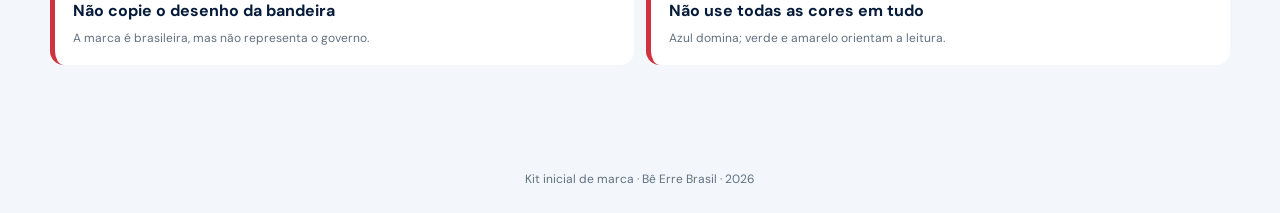
==== commit 97430b4b: "Publish corrected BR logo concepts" ====
--- a/brand-kit/index.html
+++ b/brand-kit/index.html
@@ -33,8 +33,8 @@
     <h2 class="section-title">Novas direções de logotipo</h2>
     <section class="options">
       <article class="option"><img src="assets/conceito-1-palavra.svg" alt="Conceito 1 Palavra Forte"><div class="option-copy"><div><h3>1. Palavra Forte</h3><p>Direto, memorável e com presença de marca nacional.</p></div><span class="tag">MAIS COMERCIAL</span></div></article>
-      <article class="option"><img src="assets/conceito-2-selo.svg" alt="Conceito 2 Selo Bê"><div class="option-copy"><div><h3>2. Selo Bê</h3><p>Tem cara de comunidade, validação e pertencimento.</p></div><span class="tag">MAIS EXCLUSIVO</span></div></article>
-      <article class="option"><img src="assets/conceito-3-elo.svg" alt="Conceito 3 Elo Brasil"><div class="option-copy"><div><h3>3. Elo Brasil · versão refinada</h3><p>O BR conectado ocupa o núcleo da geometria brasileira. Verde, losango amarelo e centro azul tornam a origem reconhecível sem copiar o símbolo oficial.</p></div><a class="tag" href="assets/icone-elo-brasil.svg" download>BAIXAR ÍCONE</a></div></article>
+      <article class="option"><img src="assets/conceito-2-selo.svg" alt="Conceito 2 Selo BR"><div class="option-copy"><div><h3>2. Selo BR</h3><p>O Brasil aparece no centro do selo de comunidade, validação e pertencimento.</p></div><span class="tag">MAIS EXCLUSIVO</span></div></article>
+      <article class="option"><img src="assets/conceito-3-elo.svg" alt="Conceito 3 Elo Brasil"><div class="option-copy"><div><h3>3. Elo Brasil · versão refinada</h3><p>O BR agora está inteiramente dentro do círculo azul. O núcleo nacional ganha autoridade e permanece claramente visível sobre o losango amarelo e o campo verde.</p></div><a class="tag" href="assets/icone-elo-brasil.svg" download>BAIXAR ÍCONE</a></div></article>
     </section>
 
     <h2 class="section-title">Tipografia</h2>
